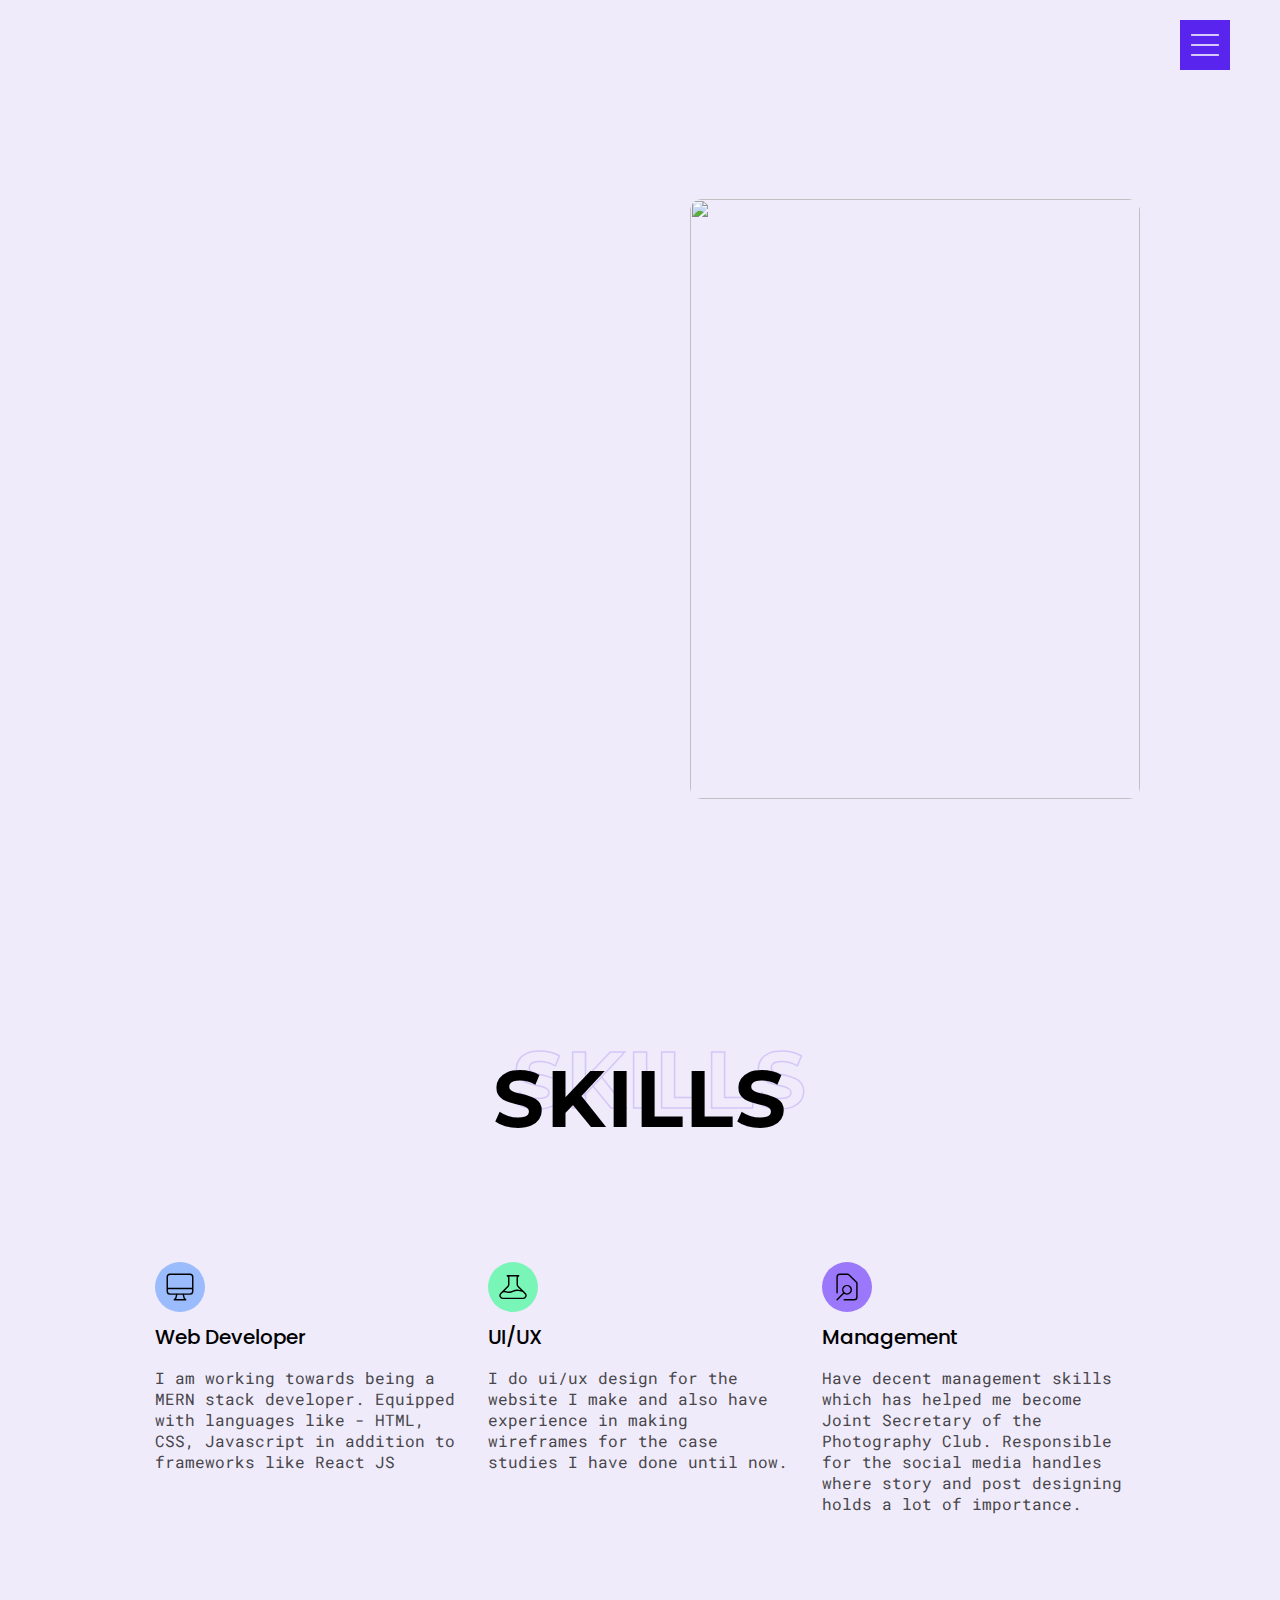
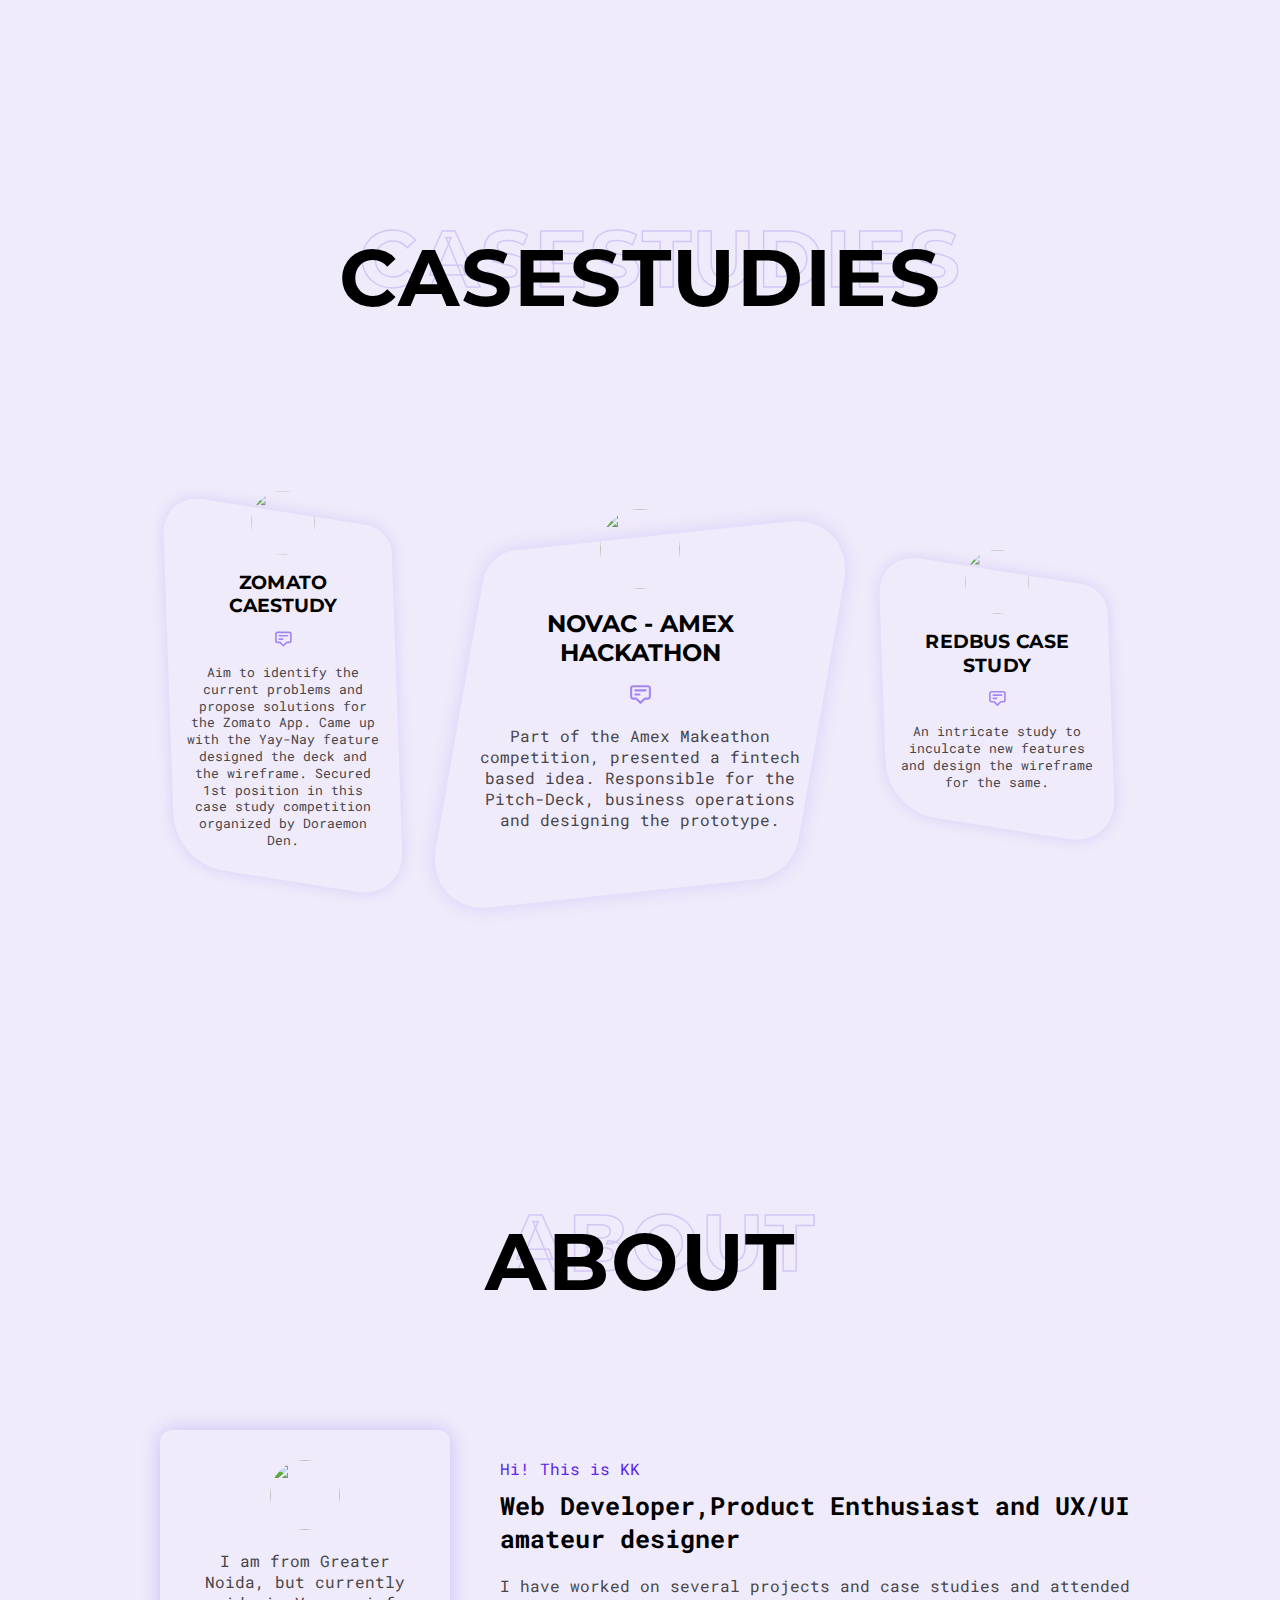
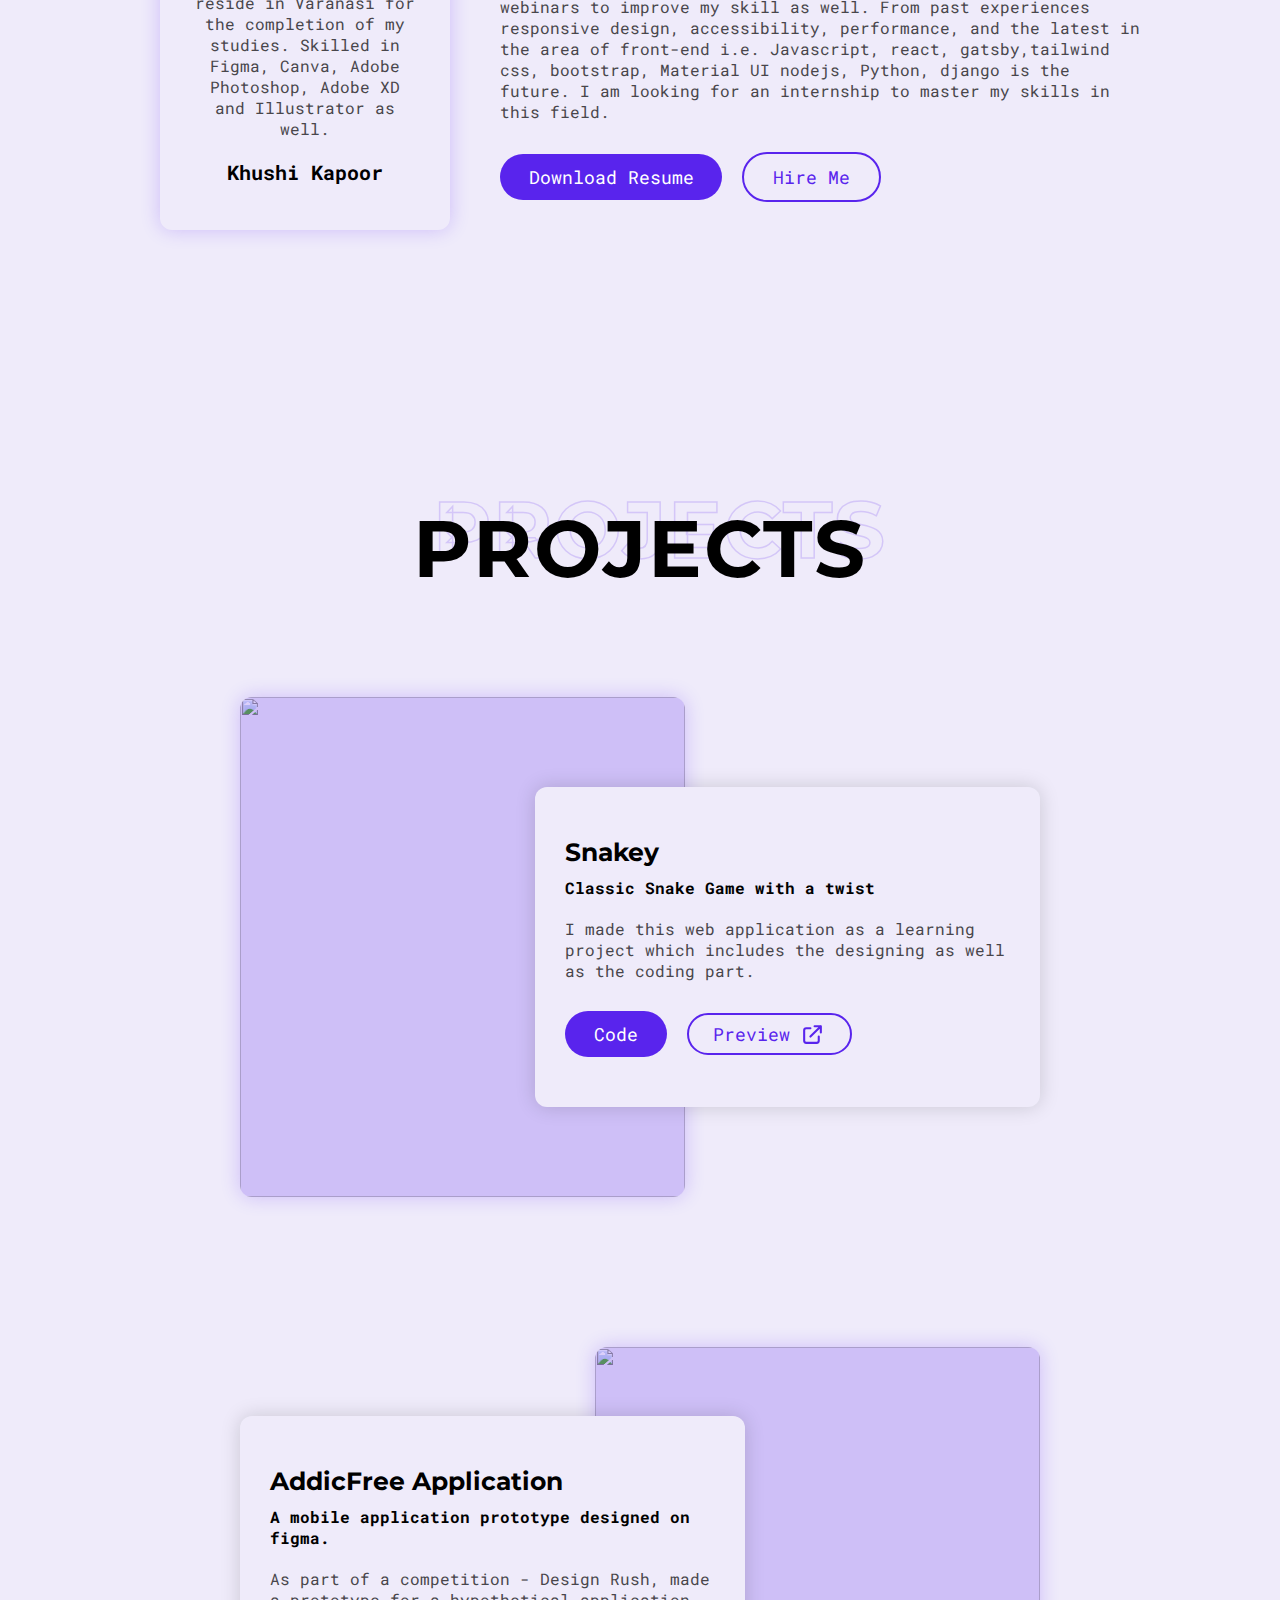
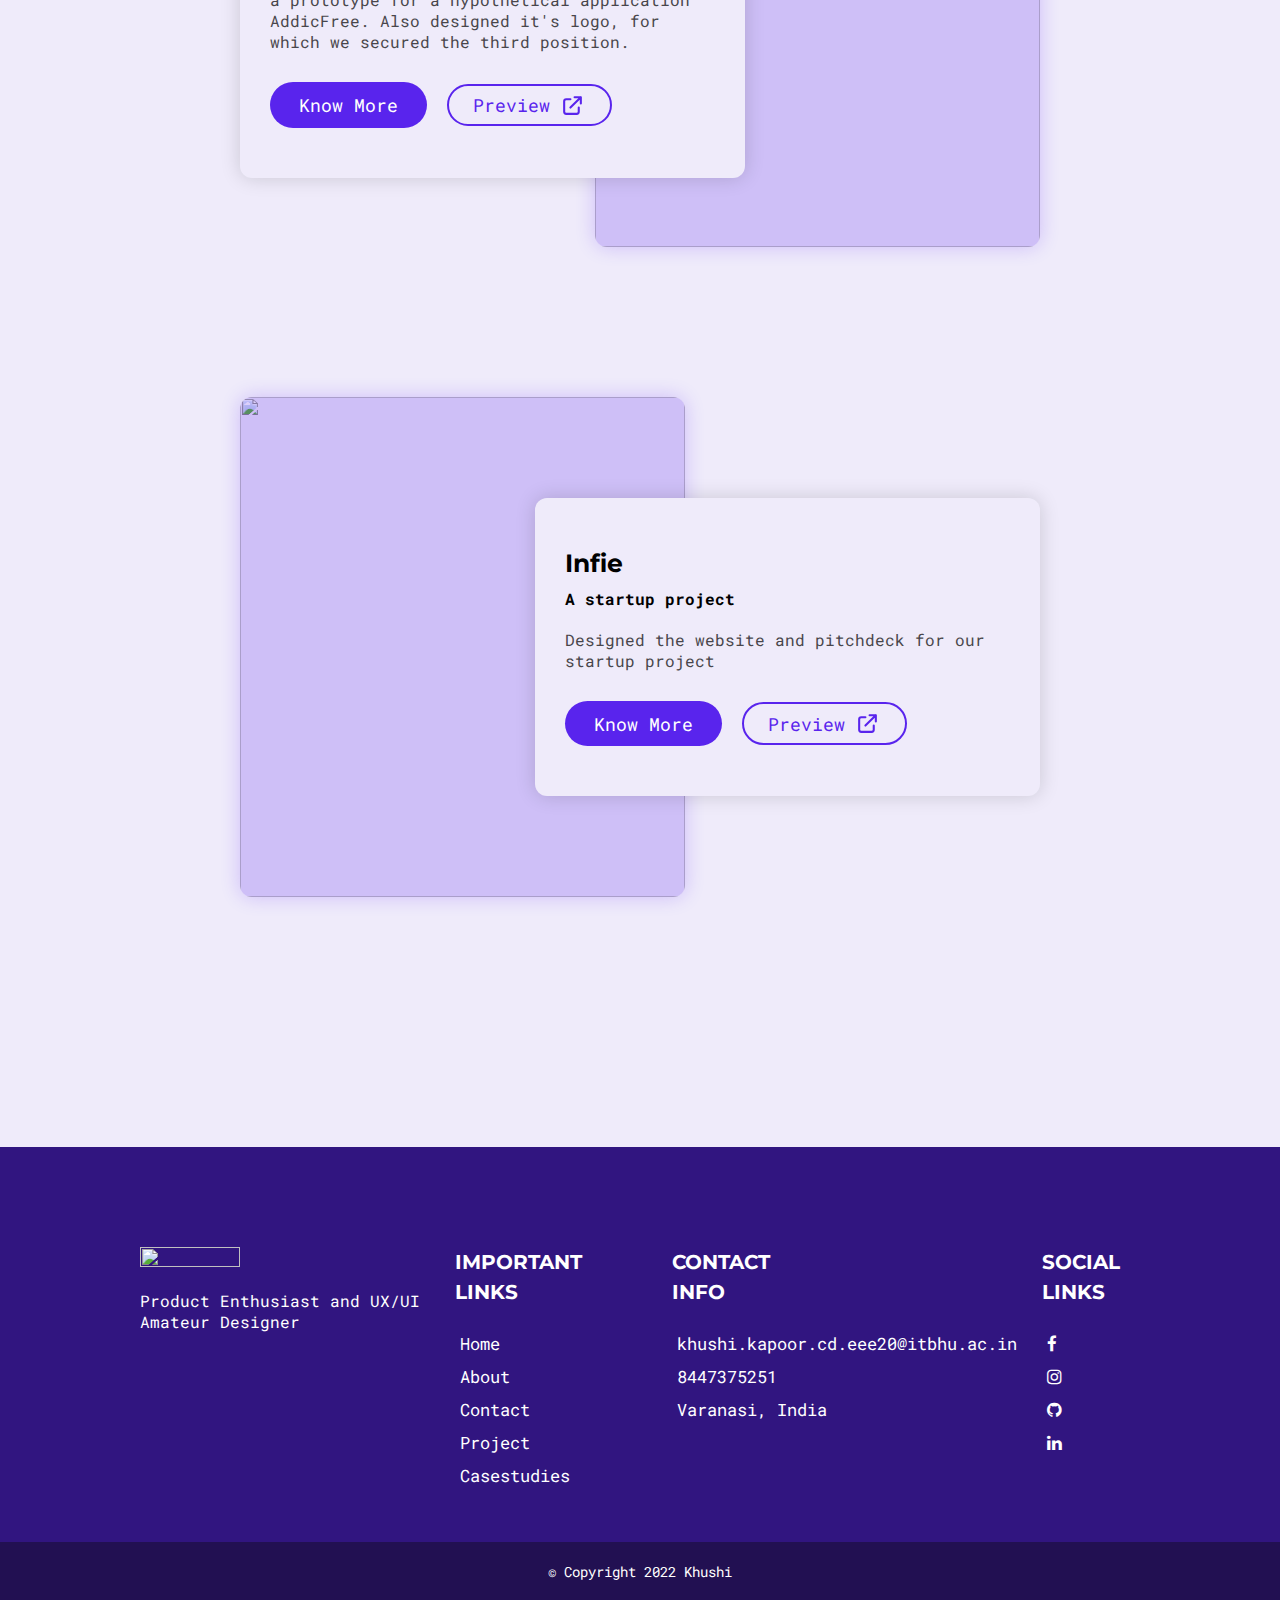
==== index.html @ 8f97ee64 "Add files via upload" ====
<!DOCTYPE html>
<html lang="en">

<head>
  <meta charset="UTF-8">
  <link rel="stylesheet" href="https://cdnjs.cloudflare.com/ajax/libs/font-awesome/4.7.0/css/font-awesome.min.css">
  <meta name="viewport" content="width=device-width, initial-scale=1.0">
  <title>Khushi Portfolio</title>
  <link rel="shortcut icon" href="./image/favicon.png" type="image/x-icon">
  <link rel="stylesheet" href="style.css">
</head>

<body>
  <!-- Scroll Top Button -->
  <div class="scroll-top">
    <svg xmlns="http://www.w3.org/2000/svg" fill="none" viewBox="0 0 24 24" stroke="currentColor">
      <path stroke-linecap="round" stroke-linejoin="round" stroke-width="2" d="M8 7l4-4m0 0l4 4m-4-4v18" />
    </svg>
  </div>
  <!-- Navigation -->
  <section id="navigation">
    <div class="nav-icon">
      <svg xmlns="http://www.w3.org/2000/svg" fill="none" viewBox="0 0 24 24" stroke="currentColor">
        <path stroke-linecap="round" stroke-linejoin="round" stroke-width="1" d="M4 6h16M4 12h16M4 18h16" />
      </svg>
    </div>
  </section>
  <div id="nav-content">
    <div class="close-btn">
      <svg xmlns="http://www.w3.org/2000/svg" fill="none" viewBox="0 0 24 24" stroke="currentColor">
        <path stroke-linecap="round" stroke-linejoin="round" stroke-width="2" d="M6 18L18 6M6 6l12 12" />
      </svg>
    </div>
    <div class="wrapper">
      <h2 class="section-heading">Menu</h2>
      <nav>
        <ul>
          <li><a data-text="Home" href="./index.html#hero">Home</a></li>
          <li><a data-text="About" href="./index.html#about">About</a></li>
          <li><a data-text="Projects" href="./index.html#projects">Projects</a></li>
          <li><a data-text="Testimonial" href="./index.html#testimonial">Casestudies</a></li>
          <li><a data-text="Contact" href="./contact.html">Contact</a></li>
        </ul>
      </nav>
    </div>
  </div>

  <!-- Hero section -->
  <section id="hero">
    <div class="container">
      <div class="left">
        <p class="subheading">Hey there!</p>
        <h2 class="heading">
          <div class="wrapper"><span>I</span></div>
          <div class="wrapper"><span>am</span></div>
          <div class="wrapper"><span>Khushi</span></div>
        </h2>
        <p class="desc">I am a sophomore pursuing Electrical Engineering from Indian Institute of Technology, IIT (BHU) Varanasi. Currently trying to break into the world of Product Management and UX/UI Designing</p>
        <div class="buttons">
          <a href="#projects" class="primary-btn">See My Works</a>
          
        </div>
      </div>
      <div class="right">
        <img src="./image/profile.jpg" alt="">
      </div>
    </div>
  </section>

  <!-- services Section -->
  <section id="services">
    <div class="container">
      <h2 class="section-heading" data-outline="Skills">Skills</h2>
      <div class="all-items">
        <div class="item">
          <div class="icon">
            <svg xmlns="http://www.w3.org/2000/svg" fill="none" viewBox="0 0 24 24" stroke="currentColor">
              <path stroke-linecap="round" stroke-linejoin="round" stroke-width="1"
                d="M9.75 17L9 20l-1 1h8l-1-1-.75-3M3 13h18M5 17h14a2 2 0 002-2V5a2 2 0 00-2-2H5a2 2 0 00-2 2v10a2 2 0 002 2z" />
            </svg>
          </div>
          <h3 class="item-heading">Web Developer</h3>
          <p class="item-desc">I am working towards being a MERN stack developer. Equipped with languages like - HTML, CSS, Javascript in addition to frameworks like React JS </p>
        </div>
        <div class="item">
          <div class="icon">
            <svg xmlns="http://www.w3.org/2000/svg" fill="none" viewBox="0 0 24 24" stroke="currentColor">
              <path stroke-linecap="round" stroke-linejoin="round" stroke-width="1"
                d="M19.428 15.428a2 2 0 00-1.022-.547l-2.387-.477a6 6 0 00-3.86.517l-.318.158a6 6 0 01-3.86.517L6.05 15.21a2 2 0 00-1.806.547M8 4h8l-1 1v5.172a2 2 0 00.586 1.414l5 5c1.26 1.26.367 3.414-1.415 3.414H4.828c-1.782 0-2.674-2.154-1.414-3.414l5-5A2 2 0 009 10.172V5L8 4z" />
            </svg>
          </div>
          <h3 class="item-heading">UI/UX</h3>
          <p class="item-desc">I do ui/ux design for the website I make and also have experience in making wireframes for the case studies I have done until now.</p>
        </div>
        <div class="item">
          <div class="icon">
            <svg xmlns="http://www.w3.org/2000/svg" fill="none" viewBox="0 0 24 24" stroke="currentColor">
              <path stroke-linecap="round" stroke-linejoin="round" stroke-width="1"
                d="M10 21h7a2 2 0 002-2V9.414a1 1 0 00-.293-.707l-5.414-5.414A1 1 0 0012.586 3H7a2 2 0 00-2 2v11m0 5l4.879-4.879m0 0a3 3 0 104.243-4.242 3 3 0 00-4.243 4.242z" />
            </svg>
          </div>
          <h3 class="item-heading">Management</h3>
          <p class="item-desc">Have decent management skills which has helped me become Joint Secretary of the Photography Club. Responsible for the social media handles where story and post designing holds a lot of importance.
          </p>
        </div>
      </div>
    </div>
  </section>

  <!-- Testimonial Section -->
  <section id="testimonial">
    <div class="container">
      <h1 class="section-heading" data-outline="Casestudies">Casestudies</h1>
      <div class="all-items">
        <div class="item">
          <div class="img">
            <img src="https://entrackr.com/storage/2019/02/zomato-1200x600.jpg" alt="">
          </div>
          <h3 class="testimonial-heading">Zomato Caestudy</h3>
          
          <div class="icon">
            <svg xmlns="http://www.w3.org/2000/svg" fill="none" viewBox="0 0 24 24" stroke="currentColor">
              <path stroke-linecap="round" stroke-linejoin="round" stroke-width="2"
                d="M7 8h10M7 12h4m1 8l-4-4H5a2 2 0 01-2-2V6a2 2 0 012-2h14a2 2 0 012 2v8a2 2 0 01-2 2h-3l-4 4z" />
            </svg>
          </div>
          <p class="testimonial-desc">Aim to identify the current problems and propose
            solutions for the Zomato App. Came up with the
            Yay-Nay feature designed the deck and the wireframe. Secured 1st position in this case
            study competition organized by Doraemon Den. </p>
        </div>
        <div class="item">
          <div class="img">
            <img src="https://upload.wikimedia.org/wikipedia/commons/thumb/f/fa/American_Express_logo_%282018%29.svg/1200px-American_Express_logo_%282018%29.svg.png" alt="">
          </div>
          <h3 class="testimonial-heading">Novac - Amex Hackathon</h3>
          
          <div class="icon">
            <svg xmlns="http://www.w3.org/2000/svg" fill="none" viewBox="0 0 24 24" stroke="currentColor">
              <path stroke-linecap="round" stroke-linejoin="round" stroke-width="2"
                d="M7 8h10M7 12h4m1 8l-4-4H5a2 2 0 01-2-2V6a2 2 0 012-2h14a2 2 0 012 2v8a2 2 0 01-2 2h-3l-4 4z" />
            </svg>
          </div>
          <p class="testimonial-desc">Part of the Amex Makeathon competition, presented
            a fintech based idea. Responsible for the Pitch-Deck,
            business operations and designing the prototype.</p>
        </div>
        <div class="item">
          <div class="img">
            <img src="https://i0.wp.com/ebinphilip.com/wp-content/uploads/2019/06/redbus-logo-png-1.png?ssl=1" alt="">
          </div>
          <h3 class="testimonial-heading">RedBus Case Study</h3>
          
          <div class="icon">
            <svg xmlns="http://www.w3.org/2000/svg" fill="none" viewBox="0 0 24 24" stroke="currentColor">
              <path stroke-linecap="round" stroke-linejoin="round" stroke-width="2"
                d="M7 8h10M7 12h4m1 8l-4-4H5a2 2 0 01-2-2V6a2 2 0 012-2h14a2 2 0 012 2v8a2 2 0 01-2 2h-3l-4 4z" />
            </svg>
          </div>
          <p class="testimonial-desc">An intricate study to inculcate new features and
            design the wireframe for the same.
          </p>
        </div>
      </div>
    </div>
  </section>





  <!-- About -->
  <section id="about">
    <div class="container">
      <h2 class="section-heading" data-outline="about">About</h2>
      <div class="wrapper">
        <div class="left">
          <div class="card">
            <div class="img">
              <img src="./image/profile.jpg" alt="">
            </div>
            <p class="card-desc">I am from Greater Noida, but currently reside in Varanasi for the completion of my studies. Skilled in Figma, Canva, Adobe Photoshop, Adobe XD and Illustrator as well.</p>
            <h3 class="card-name">Khushi Kapoor</h3>
            
          </div>
        </div>
        <div class="right">
          <p class="subheading">Hi! This is KK</p>
          <h2 class="slogan">Web Developer,Product Enthusiast and UX/UI amateur designer</h2>
          <p class="right-text">I have worked on several projects and case studies and attended webinars to improve my skill as well.
            From past experiences responsive design, accessibility, performance, and the latest in the area of front-end i.e. Javascript, react,
            gatsby,tailwind css, bootstrap, Material UI nodejs, Python, django is the future. I am looking for an internship to master my skills in this field.
           
          </p>
          <div class="buttons">
            <a href="./resume.pdf" class="primary-btn" download="">Download Resume</a>
            <a href="./contact.html" class="primary-btn outline">Hire Me</a>
          </div>
        </div>
      </div>
    </div>
  </section>

  <!-- projects -->
  <section id="projects">
    <div class="container">
      <h2 class="section-heading" data-outline="Projects">Projects</h2>
      <div class="all-items">
        <div class="item">
          <div class="left">
            <div class="img">
              <img src="./image/project-1.png" alt="">
            </div>
          </div>
          <div class="right">
            <h2 class="project-title">Snakey</h2>
            <h3 class="project-sub-title">Classic Snake Game with a twist</h3>
            <p class="project-desc">I made this web application as a learning project which includes the designing as well as the coding part.</p>
            <div class="buttons">
              <a href="https://github.com/khushi-kapoor/Snakey" class="primary-btn">Code</a>
              <a href="https://snakey-khushi-kapoor.vercel.app/" class="primary-btn outline external-link"> <span>Preview</span>
                <svg xmlns="http://www.w3.org/2000/svg" fill="none" viewBox="0 0 24 24" stroke="currentColor">
                  <path stroke-linecap="round" stroke-linejoin="round" stroke-width="2"
                    d="M10 6H6a2 2 0 00-2 2v10a2 2 0 002 2h10a2 2 0 002-2v-4M14 4h6m0 0v6m0-6L10 14" />
                </svg>
              </a>
            </div>

          </div>
        </div>
        <div class="item">
          <div class="left">
            <div class="img">
              <img src="./image/project-2.png" alt="">
            </div>
          </div>
          <div class="right">
            <h2 class="project-title">AddicFree Application
            </h2>
            <h3 class="project-sub-title">A mobile application prototype designed on figma. 
            </h3>
            <p class="project-desc">As part of a competition - Design Rush, made a prototype for a hypothetical application AddicFree. Also designed it's logo, for which we secured the third position.</p>
            <div class="buttons">
              <a href="https://www.linkedin.com/posts/khushi-kapoor-14118a201_graphica-activity-6843244514614894592-v0IX?utm_source=linkedin_share&utm_medium=member_desktop_web" class="primary-btn">Know More</a>
              <a href="https://www.figma.com/proto/DuRGgHTNG102RCQotpSzBa/Graphica?node-id=120%3A410&scaling=scale-down&page-id=0%3A1&starting-point-node-id=120%3A410" class="primary-btn outline external-link"> <span>Preview</span>
                <svg xmlns="http://www.w3.org/2000/svg" fill="none" viewBox="0 0 24 24" stroke="currentColor">
                  <path stroke-linecap="round" stroke-linejoin="round" stroke-width="2"
                    d="M10 6H6a2 2 0 00-2 2v10a2 2 0 002 2h10a2 2 0 002-2v-4M14 4h6m0 0v6m0-6L10 14" />
                </svg>
              </a>
            </div>
          </div>
        </div>
        <div class="item">
          <div class="left">
            <div class="img">
              <img src="./image/project-3.png" alt="">
            </div>
          </div>
          <div class="right">
            <h2 class="project-title">Infie</h2>
            <h3 class="project-sub-title">A startup project</h3>
            <p class="project-desc">Designed the website and pitchdeck for our startup project</p>
            <div class="buttons">
              <a href="https://www.canva.com/design/DAE7VWXxdtA/uqg4tBQb9fzAQuBMWDYzoQ/view?utm_content=DAE7VWXxdtA&utm_campaign=designshare&utm_medium=link&utm_source=publishpresent" class="primary-btn">Know More</a>
              <a href="https://www.figma.com/file/kbO9YnSSBtLUTp1dHeIQOI/Infie?node-id=0%3A1" class="primary-btn outline external-link"> <span>Preview</span>
                <svg xmlns="http://www.w3.org/2000/svg" fill="none" viewBox="0 0 24 24" stroke="currentColor">
                  <path stroke-linecap="round" stroke-linejoin="round" stroke-width="2"
                    d="M10 6H6a2 2 0 00-2 2v10a2 2 0 002 2h10a2 2 0 002-2v-4M14 4h6m0 0v6m0-6L10 14" />
                </svg>
              </a>
            </div>
          </div>
        </div>
      </div>
    </div>
  </section>

  <!-- Footer Section -->
  <section id="footer">
    <div class="container">
      <footer>
        <div class="col-1">
          <div class="logo"><a href="#">
              <img src="./image/logo.png" alt="">
            </a></div>
          <p>Product Enthusiast and UX/UI Amateur Designer </p>
        </div>
        <div class="col-2">
          <h2 class="column-heading">Important<br>Links</h2>
          <ul>
            <li><a href="./index.html#home">Home</a></li>
            <li><a href="./index.html#about">About</a></li>
            <li><a href="./contact.html">Contact</a></li>
            <li><a href="./index.html#Project">Project</a></li>
            <li><a href="./index.html#testimonial">Casestudies</a></li>
          </ul>
        </div>
        <div class="col-3">
          <h2 class="column-heading">Contact<br>Info</h2>
          <ul>
            <li><a href="khushi.kapoor.cd.eee20@iitbhu.ac.in">khushi.kapoor.cd.eee20@itbhu.ac.in</a></li>
            <li><a href="#">8447375251</a></li>
            <li><a href="#">Varanasi, India</a></li>
          </ul>
        </div>
        <div class="col-4">
          <h2 class="column-heading">Social<br>Links</h2>
          <ul>
            <li><a href="https://m.facebook.com/profile.php"><i class="fa fa-facebook"></i></a></li>
            <li><a href="https://www.instagram.com/_tas.v.eer_/"><i class="fa fa-instagram"></i></a></li>
            <li><a href="https://github.com/khushi-kapoor"><i class="fa fa-github"></i></a></li>
            <li><a href="https://www.linkedin.com/in/khushi-kapoor-14118a201/"><i class="fa fa-linkedin"></i></a></li>
          </ul>
        </div>
      </footer>
    </div>
  </section>
  <section id="copyright">
    <div class="container">
      <p style="text-align: center ;">&copy; Copyright 2022 Khushi</p>
    </div>
  </section>

  <script src="app.js"></script>
</body>

</html>
---- style.css ----
@import url('https://fonts.googleapis.com/css2?family=Montserrat:wght@700;900&family=Roboto+Mono:wght@300;500&family=Poppins:wght@600&display=swap');

/* variables */
:root {
	--primary-color: #5924ed;
	--secondary-black: #0d081a;
	--secondary-gray: #48464b;
	--body-bg: #efebfa;
}

/* global styles */
* {
	padding: 0;
	margin: 0;
	box-sizing: border-box;
}
html {
	font-family: 'Roboto Mono';
	font-size: 10px;
	scroll-behavior: smooth;
}
body {
	background-color: var(--body-bg);
}
img {
	width: 100%;
	height: 100%;
}
a {
	color: black;
	text-decoration: none;
}

section {
	display: flex;
	align-items: center;
	justify-content: center;
}
.container {
	width: 90%;
	margin: 0 auto;
	max-width: 1000px;
}
p {
	font-size: 1.6rem;
	color: var(--secondary-black);
}
.section-heading {
	font-size: clamp(2rem, 10vw, 8rem);
	text-transform: uppercase;
	font-family: 'Montserrat';
	letter-spacing: 0.2rem;
	text-align: center;
	position: relative;
	margin-bottom: 10rem;
}
.section-heading::before {
	content: attr(data-outline);
	position: absolute;
	left: 2%;
	top: -20%;
	width: 100%;

	text-align: center;
	text-transform: uppercase;
	font-family: 'Montserrat';
	letter-spacing: 0.2rem;

	color: transparent;
	/* -webkit-text-stroke: 1.5px rgba(0, 0, 0, 0.103); */
	-webkit-text-stroke: 1.5px #5a24ed2f;
	z-index: -1;
}
.buttons {
	margin-top: 3rem;
	display: flex;
	align-items: center;
	justify-content: flex-start;
	gap: 2rem;
}
.primary-btn {
	display: inline-block;
	background-color: var(--primary-color);
	color: white;
	font-size: 1.8rem;
	padding: 0.6em 1.6em;
	border-radius: 50px;
}
.buttons .primary-btn.outline {
	background-color: transparent;
	border: 2px solid var(--primary-color);
	color: var(--primary-color);
}
.buttons svg {
	width: 50px;
	color: var(--primary-color);
}

/* scroll Top/Up Button */
.scroll-top {
	z-index: 100;
	height: 60px;
	width: 60px;
	background-color: white;
	position: fixed;
	bottom: 10px;
	right: 10px;
	cursor: pointer;
	border-radius: 6px;
	box-shadow: 0px 0px 20px rgba(71, 40, 182, 0.226);
	/* hover effect default */
	transform: scale(0.9);
	transition: 0.3s ease-in-out transform;
	/* for centering the icon */
	/* display: flex; */
	display: none;
	align-items: center;
	justify-content: center;
}
.scroll-top svg {
	width: 50%;
	color: black;
	pointer-events: none;
}

.scroll-top:hover {
	transform: scale(1);
}

/* Navigation Section */
#navigation {
	position: fixed;
	right: 50px;
	height: auto;
	top: 20px;
	z-index: 100;
}
#navigation .nav-icon {
	width: 50px;
	height: 50px;
	margin: 0 auto;
	margin-right: 0;
	cursor: pointer;
	background-color: var(--primary-color);
	display: flex;
	align-items: center;
	justify-content: center;
}
#navigation .nav-icon svg {
	width: 80%;
	color: white;
}
#nav-content {
	position: fixed;
	right: 0;
	width: 80%;
	max-width: 800px;
	height: 100%;
	z-index: 100;
	background-color: var(--secondary-black);
	color: white;
	display: flex;
	align-items: center;
	justify-content: center;
	overflow: hidden;
	transform: translateX(100%);
	transition: 0.3s ease transform;
}
#nav-content.show {
	transform: translateX(0);
	box-shadow: -6px 0px 29px 7px #000000a3;
}
#nav-content .section-heading {
	text-align: left;
}
#nav-content .section-heading::before {
	content: 'Menu';
	text-align: left;
	-webkit-text-stroke: 1.5px #afadad25;
}
#nav-content .wrapper {
	width: 70%;
	position: relative;
}
#nav-content ul {
	list-style: none;
	text-align: left;
}
#nav-content ul li {
	margin-bottom: 2rem;
}
#nav-content ul li a {
	display: inline-block;
	width: 100%;
	color: white;
	font-size: 5rem;
	font-family: 'Montserrat';
	/* position: relative; */
}
#nav-content ul li a::after {
	content: attr(data-text);
	pointer-events: none;
	position: absolute;
	right: -150px;
	bottom: 30%;
	width: 100%;
	color: transparent;
	-webkit-text-stroke: 1.5px #afadad25;
	opacity: 0;
	transition: 0.3s ease;
	transition-property: opacity, transform;
	z-index: -1;
	text-align: center;
	transform: rotate(90deg) scale(3);
}
#nav-content ul li a:hover::after {
	opacity: 1;
	transform: scale(3) translateY(10px) rotate(90deg);
}
#nav-content .close-btn {
	position: absolute;
	left: 10px;
	top: 10px;
	color: white;
	width: 40px;
	height: 40px;
	background-color: var(--primary-color);
	display: flex;
	align-items: center;
	justify-content: center;
	border-radius: 50%;
	cursor: pointer;
	transition: 0.3s ease background-color;
}
#nav-content .close-btn:hover {
	background-color: crimson;
}
#nav-content .close-btn svg {
	width: 80%;
}
@media only screen and (max-width: 768px) {
	#navigation {
		right: 10px;
		top: 10px;
	}
	#nav-content nav ul li a::after {
		display: none;
	}
	#nav-content .section-heading {
		text-align: right;
		margin-bottom: 5rem;
	}
	#nav-content .section-heading::before {
		text-align: right;
	}
	#nav-content nav ul {
		text-align: right;
	}
	#nav-content nav ul li a {
		font-size: 2.5rem;
	}
	#nav-content .wrapper {
		width: 90%;
	}
}

/* Hero section Styles */
#hero {
	height: 100vh;
	width: 100%;
	padding-top: 10rem;
}
#hero .container {
	display: flex;
	align-items: center;
	justify-content: center;
}
#hero .container .left {
	flex: 6;
	/* padding-right: 3rem; */
}
#hero .container .right {
	flex: 8;
}

#hero .left .subheading {
	font-size: 1.8rem;
	font-weight: 500;
	text-transform: uppercase;
	color: var(--primary-color);
	animation: fade 0.3s ease-in forwards;
	animation-delay: 1.1s;
	opacity: 0;
}
#hero .left .heading {
	font-size: 6rem;
	font-family: 'Montserrat';
	font-weight: 900;
	/* max-width: 400px; */
	overflow: hidden;
}
#hero .left .heading .wrapper {
	/* position: relative; */
	display: inline-block;
	overflow: hidden;
	/* border: 1px solid red; */
}
#hero .left .heading .wrapper span {
	position: relative;
	bottom: -70px;
	animation: reveal 1s ease-in-out forwards;
}
@keyframes reveal {
	0% {
		bottom: -70px;
	}
	100% {
		bottom: 0px;
	}
}
@keyframes fade {
	0% {
		opacity: 0;
	}
	100% {
		opacity: 1;
	}
}
#hero .left .desc {
	margin-top: 2.5rem;
	max-width: 400px;
	animation: fade 0.3s ease-in forwards;
	animation-delay: 1.1s;
	opacity: 0;
}
#hero .left .buttons {
	animation: fade 0.3s ease-in forwards;
	animation-delay: 1.1s;
	opacity: 0;
}

#hero .right {
	text-align: right;
}
#hero .right img {
	width: 100%;
	max-width: 450px;
	height: 600px;
	object-fit: cover;
	object-position: 50% 30%;
	border-radius: 12px;
}

@media only screen and (max-width: 768px) {
	html {
		font-size: 9px;
	}
	#hero .container {
		flex-direction: column-reverse;
	}
	#hero .container .right {
		text-align: center;
		flex: 1;
		margin-bottom: 2rem;
	}
	#hero .container .left {
		text-align: center;
		padding-right: 0;
		flex: 1;
		height: fit-content;
	}
	#hero .left .buttons {
		justify-content: center;
	}
	#hero .left .heading {
		font-size: 4rem;
		margin: 0 auto;
	}
	#hero .container .left .desc {
		margin: 0 auto;
		margin-top: 2rem;
	}
	#hero .right img {
		width: 100%;
		height: 400px;
	}
}
@media only screen and (max-width: 950px) {
	#hero .container .right {
		flex: 6;
	}
}

/* Services Section */
#services {
	padding: 15rem 0;
}

#services .all-items {
	display: flex;
	align-items: flex-start;
	justify-content: center;
}
#services .item {
	padding: 1.5rem;
	transition: 0.3s ease-in-out background-color;
	border-radius: 12px;
	flex: 1;
}
#services .item:nth-child(1):hover {
	background-color: rgb(8 69 241 / 35%);
}
#services .item:nth-child(2):hover {
	background-color: rgba(0, 255, 115, 0.151);
}
#services .item:nth-child(3):hover {
	background-color: #cbbef093;
}
#services .item .icon {
	width: 50px;
	height: 50px;
	padding: 0.8rem;
	background-color: rgba(255, 0, 0, 0.24);
	border-radius: 50%;
	margin-bottom: 1rem;
}
#services .item-heading {
	font-weight: 500;
	font-size: 2rem;
	/* text-transform: uppercase; */
	margin-bottom: 1.5rem;
	font-family: 'Poppins';
}
#services .item-desc {
	color: var(--secondary-gray);
}
#services .item:nth-child(1) .icon {
	background-color: rgb(7 106 255 / 37%);
}
#services .item:nth-child(2) .icon {
	background-color: rgba(0, 255, 115, 0.493);
}
#services .item:nth-child(3) .icon {
	background-color: #4705fc80;
}
@media only screen and (max-width: 768px) {
	#services .all-items {
		flex-direction: column;
		text-align: center;
	}
	#services .item .icon {
		margin: 0 auto;
		margin-bottom: 1rem;
	}
	#services .item {
		margin: 2rem 0;
	}
	#services .item:nth-child(1) {
		background-color: rgb(8 69 241 / 35%);
	}
	#services .item:nth-child(2) {
		background-color: rgba(0, 255, 115, 0.151);
	}
	#services .item:nth-child(3) {
		background-color: #cbbef093;
	}
}

/* testimonial section */
#testimonial {
	padding: 15rem 0;
	overflow-x: hidden;
}
#testimonial .all-items {
	display: flex;
	align-items: center;
	justify-content: center;
	gap: 3rem;
}
#testimonial .item {
	text-align: center;
	position: relative;
	padding: 20px;
}
#testimonial .item:nth-of-type(1),
#testimonial .item:nth-of-type(3) {
	flex: 3;
	transform: scale(0.8);
}
#testimonial .item:nth-of-type(2) {
	flex: 4;
}

#testimonial .item::after {
	content: '';
	position: absolute;
	height: 120%;
	width: 100%;
	/* border: 1px solid var(--primary-color); */
	left: 0;
	top: 45px;
	z-index: -1;

	/* border-radius: 20px 50px 100px 50px; */
	box-shadow: 0px 0px 20px 0px #4705fc1f;
}
#testimonial .item:nth-of-type(2)::after {
	transform: skew(350deg, 354deg);
	border-radius: 26px 67px 35px 67px;
	height: 100%;
}
#testimonial .item:nth-of-type(1)::after,
#testimonial .item:nth-of-type(3)::after {
	transform: skew(2deg, 9deg);
	height: 95%;
	border-radius: 52px 30px 59px 60px;
}

#testimonial .img {
	width: 80px;
	height: 80px;
	border-radius: 50%;
	overflow: hidden;
	margin: 0 auto;
	margin-bottom: 2rem;
}
#testimonial .img img {
	object-fit: cover;
}
#testimonial .testimonial-heading {
	font-size: 2.4rem;
	text-transform: uppercase;
	font-family: 'Montserrat';
	margin-bottom: 0.5rem;
}
#testimonial .testimonial-sub-heading {
	font-size: 1.6rem;
	margin-bottom: 1rem;
	color: var(--secondary-gray);
}
#testimonial .icon {
	max-width: 25px;
	margin: 1.5rem auto;
	opacity: 0.5;
	color: var(--primary-color);
}
#testimonial .testimonial-desc {
	color: var(--secondary-gray);
}
@media only screen and (max-width: 950px) {
	#testimonial .all-items {
		flex-direction: column;
		max-width: 400px;
		margin: 0rem auto;
		gap: 50px;
	}
}

/* Stats Section Style*/
#stats {
	padding: 20rem 0 10rem 0;
}

#stats .all-items {
	display: flex;
	align-items: stretch;
	justify-content: center;
}
#stats .all-items .item {
	padding: 2rem;
}
#stats .number {
	font-family: 'Poppins';
	font-size: 8rem;
}
#stats .stats-sub-heading {
	font-size: 2rem;
	margin-bottom: 2rem;
}

#stats .all-items .item:nth-child(1) {
	background-color: rgba(255, 238, 0, 0.322);
}
#stats .all-items .item:nth-child(2) {
	background-color: rgba(0, 255, 115, 0.329);
}
#stats .all-items .item:nth-child(3) {
	background-color: #4705fc50;
}
@media only screen and (max-width: 768px) {
	#stats .all-items {
		flex-direction: column;
	}
}

/* About section  */
#about {
	padding: 15rem 0;
}
#about .wrapper {
	display: flex;
	align-items: center;
	justify-content: center;
	gap: 30px;
}
#about .left {
	padding: 2rem;
	text-align: center;
}
#about .left .card {
	box-shadow: 0px 0px 20px #4705fc33;
	padding: 3rem;
	border-radius: 12px;
	min-height: 400px;
}
#about .left .card .img {
	width: 70px;
	height: 70px;
	margin: 0 auto;
	border-radius: 50%;
	overflow: hidden;
	margin-bottom: 2rem;
}
#about .left .card .img img {
	object-fit: cover;
}
#about .left .card .card-desc {
	color: var(--secondary-gray);
	margin-bottom: 2rem;
}
#about .left .card .card-name {
	font-size: 2rem;
	margin-bottom: 0.2rem;
}
#about .left .card .card-sub-title {
	font-size: 1.4rem;
}
#about .subheading {
	color: var(--primary-color);
	margin-bottom: 1rem;
}
#about .right .slogan {
	font-size: 2.5rem;
	margin-bottom: 2rem;
}
#about .right .right-text {
	color: var(--secondary-gray);
}
@media only screen and (max-width: 768px) {
	#about .wrapper {
		flex-direction: column-reverse;
		text-align: center;
	}
	#about .right .buttons {
		flex-direction: column;
	}
	#about .right .buttons a {
		width: 100%;
		text-align: center;
	}
}

/* Projects Section */
#projects {
	padding: 10rem 0;
}
#projects .item {
	display: flex;
	align-items: center;
	justify-content: center;
	max-width: 800px;
	margin: 0 auto;
	margin-bottom: 15rem;
	/* gap: 2rem; */
}
#projects .item:nth-of-type(even) {
	flex-direction: row-reverse;
}
#projects .item .left {
	flex: 1;
}
#projects .item .right {
	margin-left: -150px;
	flex: 1;
	background-color: var(--body-bg);
	padding: 5rem 3rem;
	border-radius: 12px;
	box-shadow: 0px 0px 20px #00000028;
	z-index: 2;
}
#projects .item:nth-of-type(even) .right {
	margin-left: 0;
}
#projects .item:nth-of-type(even) .left {
	margin-left: -150px;
}
#projects .item .left .img {
	height: 500px;
	overflow: hidden;
	border-radius: 12px;
	overflow: hidden;
	box-shadow: 0px 0px 20px #4705fc33;
	position: relative;
}
#projects .item .left .img::after {
	content: '';
	position: absolute;
	left: 0;
	top: 0;
	height: 100%;
	width: 100%;
	background-color: #5a24ed38;
}
#projects .item .left .img img {
	object-fit: cover;
	transition: 0.3s ease transform;
}
#projects .item:hover .left .img img {
	transform: scale(1.1);
	z-index: 1;
}
#projects .item .right .project-title {
	font-size: 2.5rem;
	font-family: 'Montserrat';
	margin-bottom: 1rem;
}
#projects .item .right .project-sub-title {
	font-size: 1.6rem;
	margin-bottom: 2rem;
}
#projects .item .right .project-desc {
	color: var(--secondary-gray);
	margin-bottom: 3rem;
}
#projects .item .right .external-link {
	display: flex;
	align-items: center;
	justify-content: center;
	gap: 1rem;
	padding: calc(0.6em - 4px) calc(1.6em - 4px);
}
#projects .item .right .external-link svg {
	width: 25px;
}

@media only screen and (max-width: 768px) {
	#projects .item {
		flex-direction: column;
	}
	#projects .item .left {
		width: 100%;
	}
	#projects .item .right {
		margin-left: 0;
		width: 90%;
		margin-top: -150px;
	}
	#projects .item:nth-of-type(even) {
		flex-direction: column;
	}
	#projects .item:nth-of-type(even) .left {
		margin-left: 0;
	}
}
@media only screen and (max-width: 450px) {
	#projects .item .right .buttons {
		flex-direction: column;
	}
	#projects .item .right .buttons a {
		width: 100%;
		text-align: center;
	}
}

/* Contact Section */
#contact {
	padding: 10rem 0;
}
#contact .wrapper {
	display: flex;
	align-items: flex-start;
	justify-content: center;
	gap: 5rem;
}
#contact .wrapper .left {
	flex: 1;
}
#contact .wrapper .right {
	flex: 1;
}
#contact .left .contact-heading {
	font-family: 'Montserrat';
	font-size: 3rem;
	margin-bottom: 1rem;
}
#contact .left .contact-desc {
	color: var(--secondary-gray);
	margin-bottom: 4rem;
}
#contact .left .contact-info {
	margin-bottom: 5rem;
}
#contact .left .contact-info ul {
	list-style: none;
}
#contact .left .contact-info ul li {
	border-radius: 12px;
	overflow: hidden;
}
#contact .left .contact-info ul li a {
	display: flex;
	align-items: center;
	justify-content: flex-start;
	gap: 1rem;
	font-size: 2rem;
	padding: 1.5rem;
}

#contact .left .contact-info ul li:hover {
	background-color: var(--primary-color);
}
#contact .left .contact-info ul li:hover .icon {
	color: white;
}
#contact .left .contact-info ul li:hover .text {
	color: white;
}
#contact .left .contact-info ul li a .icon {
	width: 25px;
	color: var(--primary-color);
}
#contact .left .contact-info ul li a .text {
	color: var(--secondary-gray);
}
#contact .left .social-info ul {
	display: flex;
	list-style: none;
	font-size: 2rem;
	gap: 2rem;
}
#contact .left .social-info ul li a {
	color: var(--primary-color);
}
#contact .right .form-wrapper {
	background-color: var(--primary-color);
	max-width: 500px;
	margin: 0 auto;
	padding: 5rem;
	border-radius: 12px;
	color: white;
}
#contact .right .form-group {
	margin-bottom: 1rem;
}
#contact .right .form-group label {
	margin-bottom: 0.5rem;
	display: inline-block;
	font-size: 1.8rem;
}
#contact .right .form-group .input-wrapper {
	background-color: white;
	color: black;
	width: 100%;
	display: flex;
	align-items: center;
	justify-content: flex-start;
	height: 40px;
	border-radius: 4px;
	overflow: hidden;
}
#contact .right .form-group .input-wrapper .icon {
	font-size: 2rem;
	height: 100%;
	width: 50px;
	background-color: rgb(218, 218, 218);
	display: flex;
	align-items: center;
	justify-content: center;
}
#contact .right .form-group .input-wrapper input {
	padding: 1rem;
	height: 100%;
	width: 100%;
	outline: none;
	border: none;
	font-size: 2rem;
}
#contact .right .form-group textarea {
	width: 100%;
	height: 250px;
	resize: vertical;
	font-size: 2rem;
	padding: 1rem;
	outline: none;
	border-radius: 4px;
}
#contact .right .form-wrapper button {
	display: inline-block;
	width: 150px;
	font-size: 2rem;
	text-transform: uppercase;
	height: auto;
	padding: 1rem 0;
	font-family: 'Roboto Mono';
	letter-spacing: 0.3rem;
	border-radius: 8px;
	outline: none;
	border: none;
	cursor: pointer;
}
@media only screen and (max-width: 768px) {
	#contact .wrapper {
		flex-direction: column-reverse;
		justify-content: center;
		align-items: center;
	}
	#contact .right {
		width: 100%;
	}
	#contact .right .form-wrapper {
		padding: 3rem;
		width: 100%;
		max-width: 100%;
	}
}

/* Footer Section */
#footer {
	background-color: #311580;
	color: white;
	padding: 10rem 0 5rem 0;
}
#footer footer {
	display: flex;
	align-items: flex-start;
	justify-content: flex-start;
	gap: 2rem;
}
#footer footer .col-1 {
	flex: 3;
}
#footer footer .col-2,
#footer footer .col-3,
#footer footer .col-4 {
	flex: 2;
}
#footer footer .col-4 {
	flex: 1;
}

#footer footer .col-1 .logo img {
	max-width: 100px;
	margin-bottom: 2rem;
}
#footer footer .col-1 p {
	color: white;
}

#footer footer .column-heading {
	font-family: 'Montserrat';
	font-size: 2rem;
	margin-bottom: 2rem;
	text-transform: uppercase;
	line-height: 1.5em;
}
#footer footer ul {
	list-style: none;
}
#footer footer ul li {
	border-radius: 4px;
}
#footer footer ul li:hover {
	background-color: white;
}
#footer footer ul li:hover a {
	color: var(--primary-color);
}
#footer footer ul li a {
	display: inline-block;
	width: 100%;
	color: white;
	font-size: 1.7rem;
	padding: 0.5rem;
}
#footer footer .col-4 ul {
	display: flex;
	flex-wrap: wrap;
}
#footer footer .col-4 ul li a {
	min-width: 50px;
}
@media only screen and (max-width: 768px) {
	#footer footer {
		flex-direction: column;
		justify-content: center;
		text-align: center;
	}
	#footer footer .col-1,
	#footer footer .col-2,
	#footer footer .col-3,
	#footer footer .col-4 {
		width: 100%;
		margin-bottom: 3rem;
	}
	#footer footer .col-4 ul {
		width: fit-content;
		margin: 0 auto;
	}
}

/* copyright Section */
#copyright {
	padding: 1rem 0;
	background-color: #221052;
}
#copyright p {
	color: white;
	margin: 1rem;
	font-size: 1.4rem;
}
@media only screen and (max-width: 768px) {
	#copyright p {
		text-align: center;
	}
}
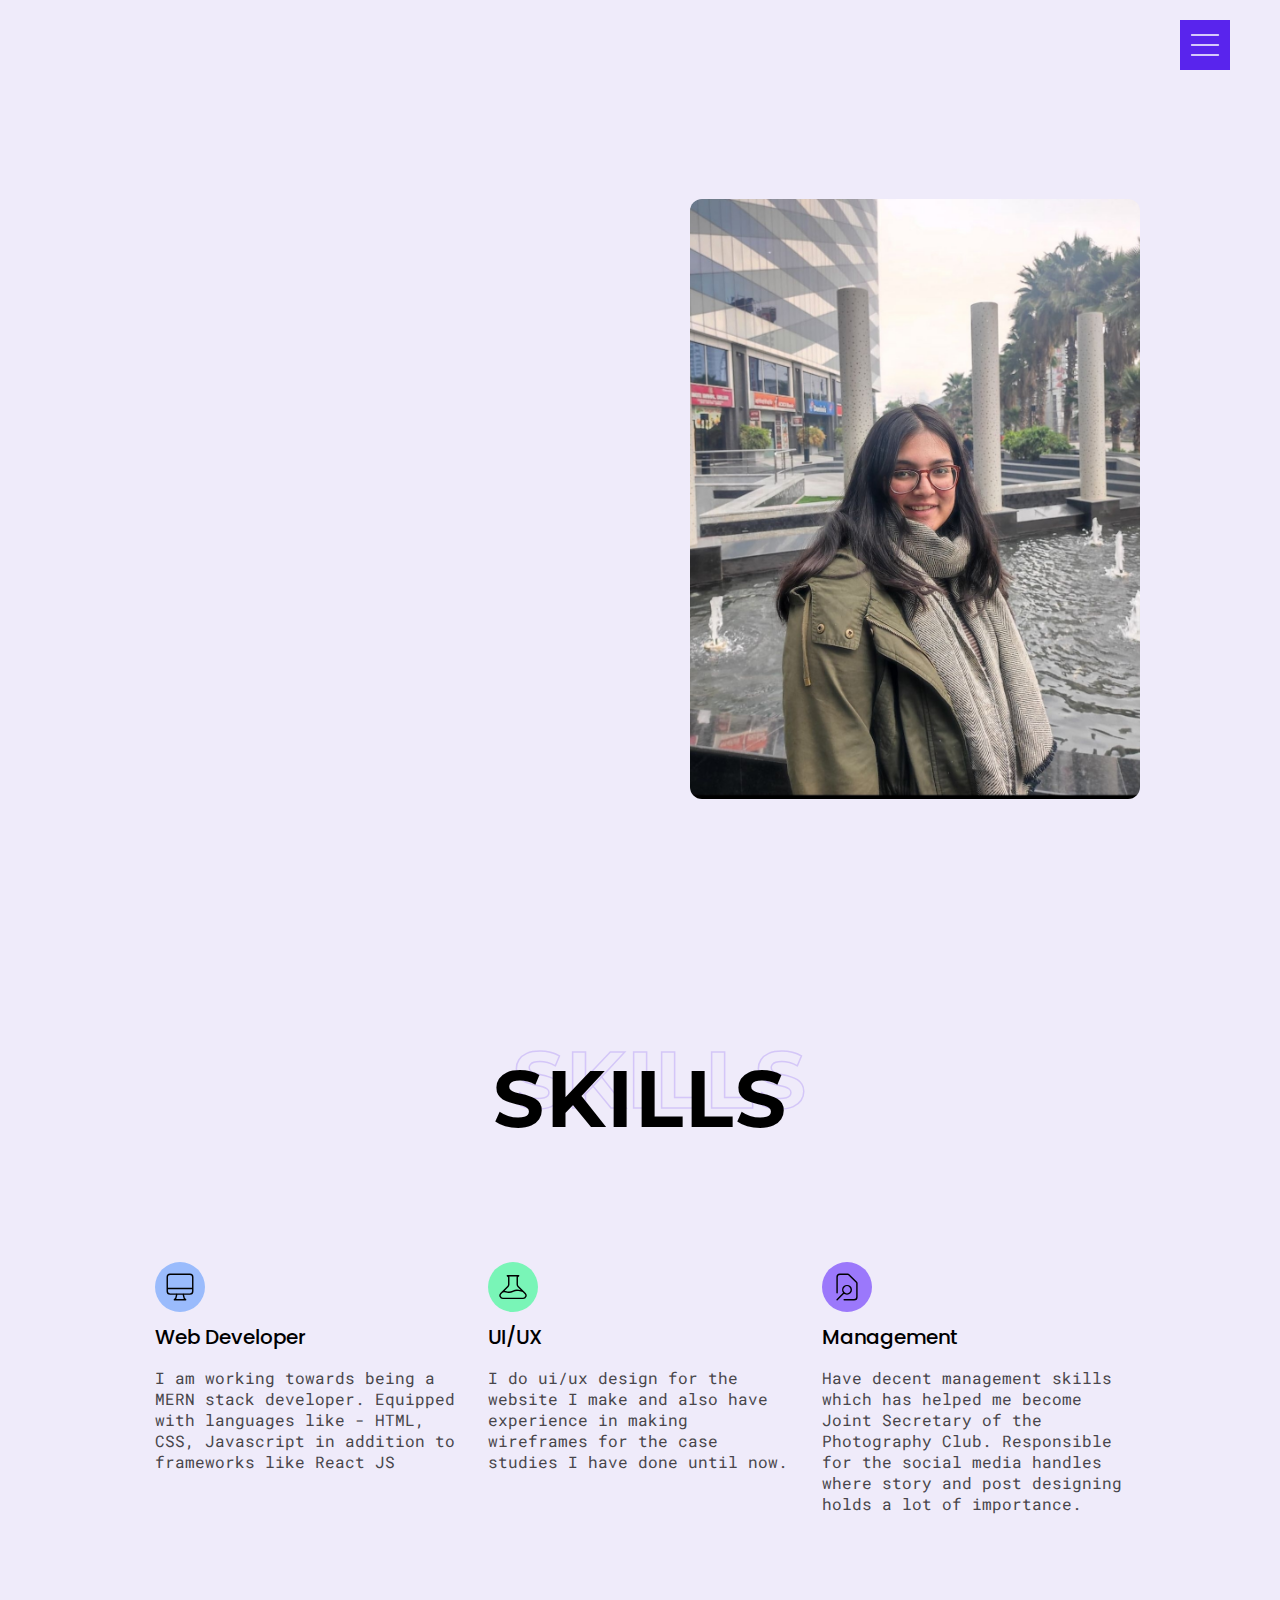
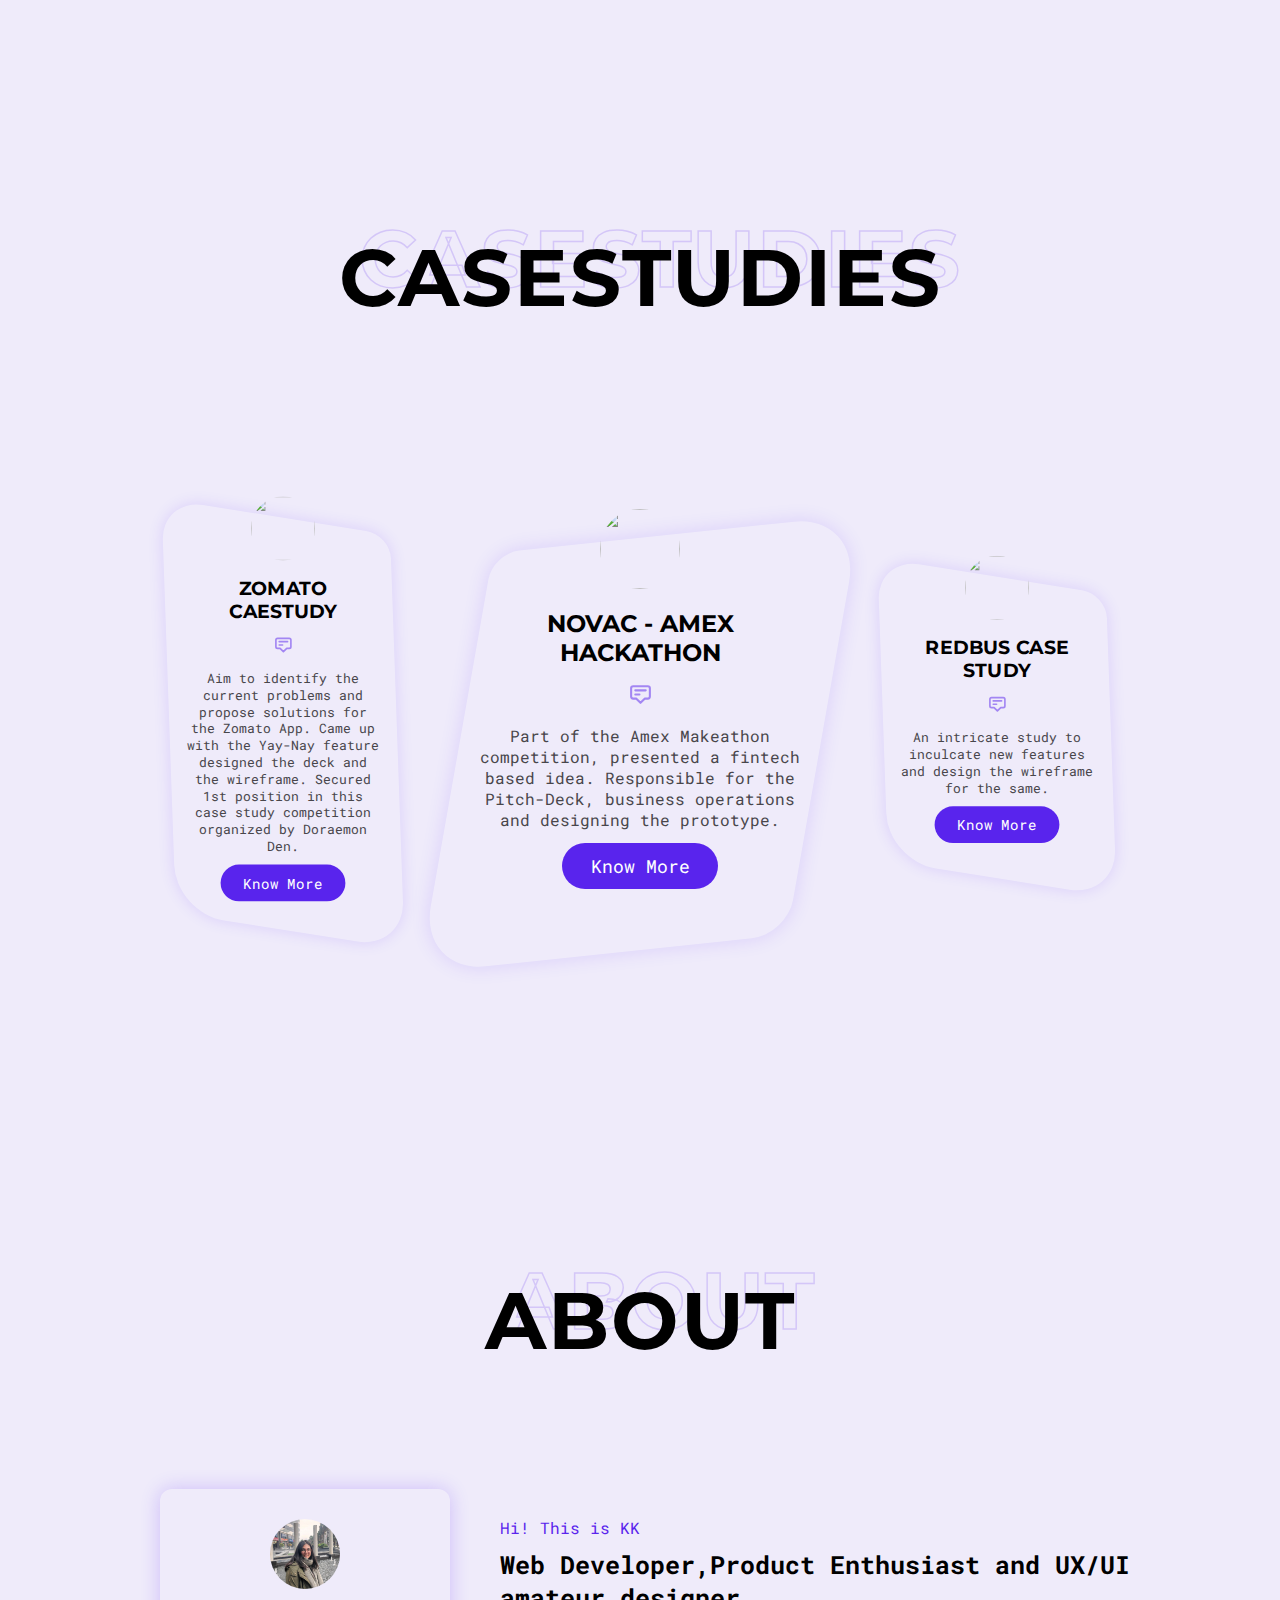
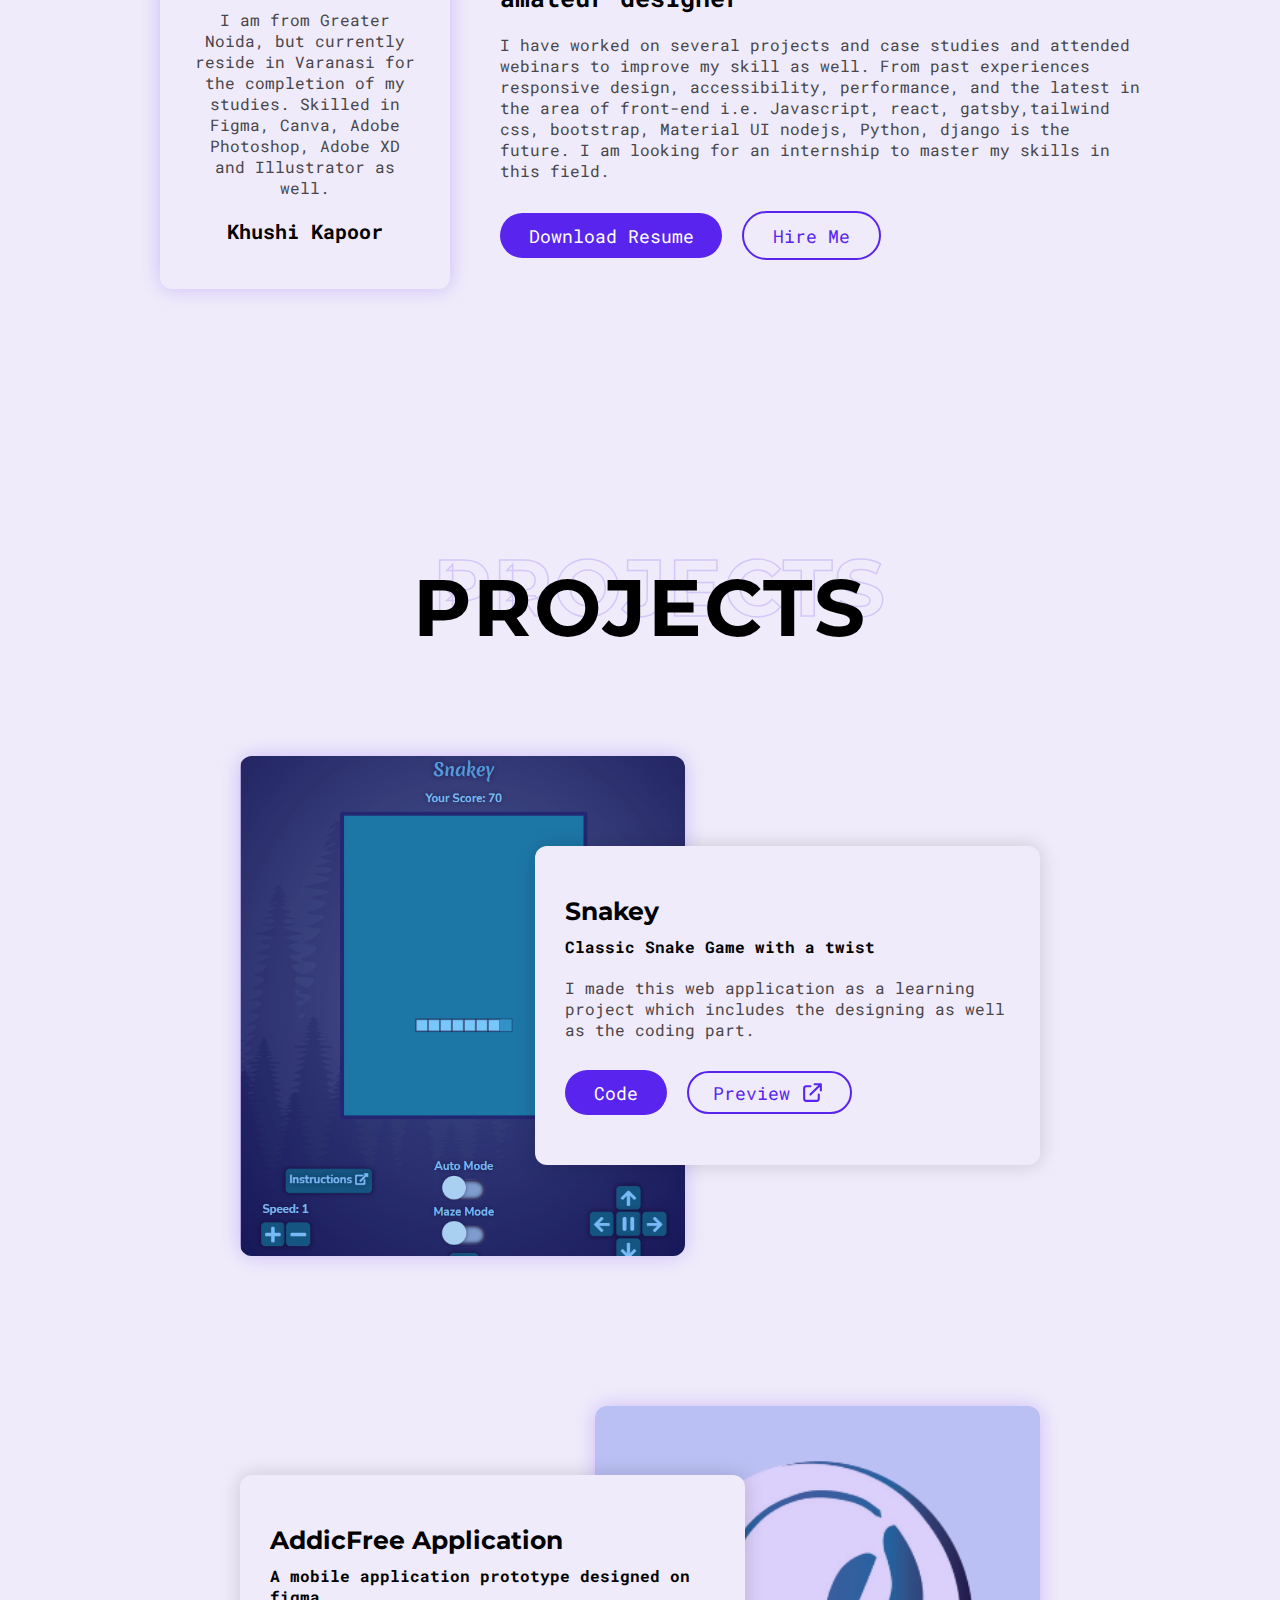
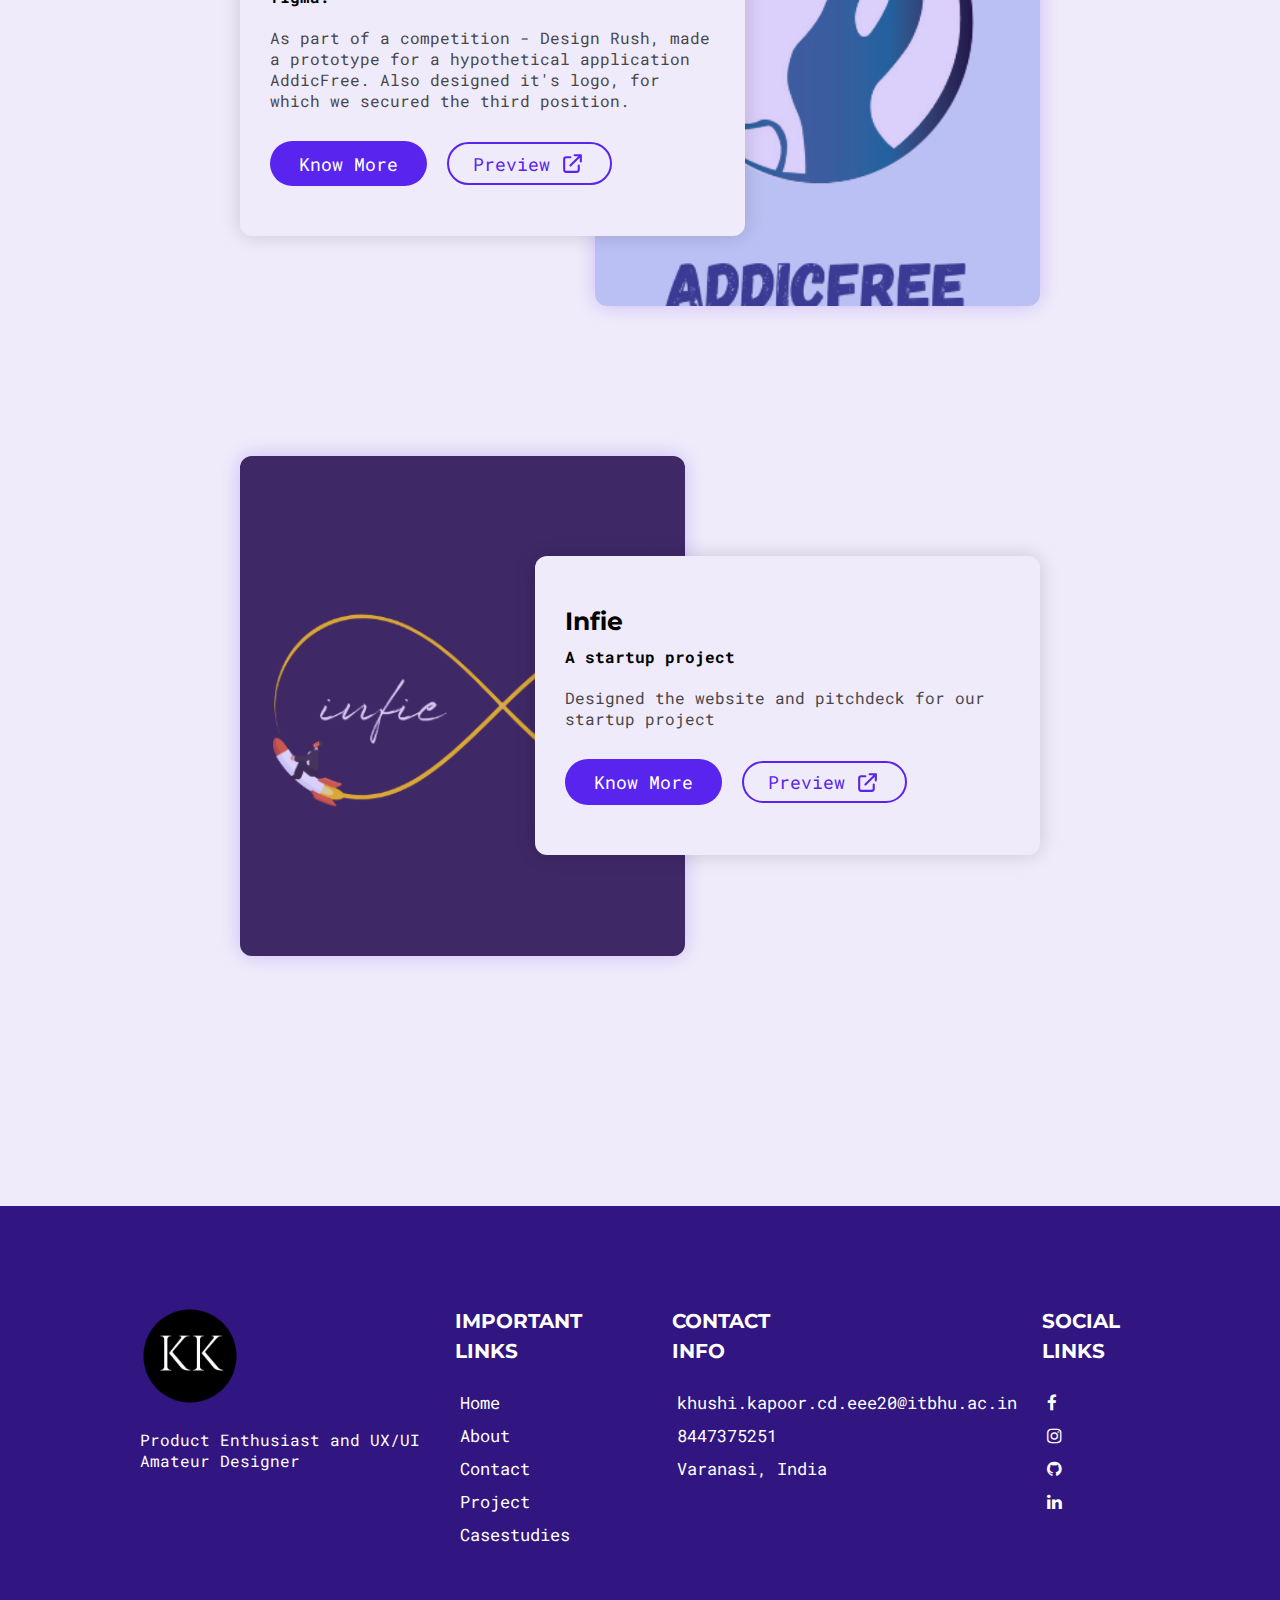
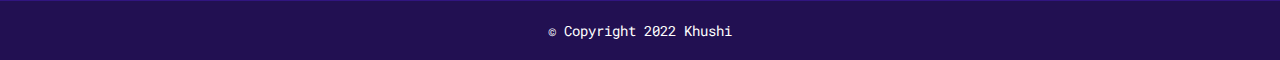
==== commit 98ba3064: "Update index.html" ====
--- a/index.html
+++ b/index.html
@@ -128,6 +128,8 @@
             solutions for the Zomato App. Came up with the
             Yay-Nay feature designed the deck and the wireframe. Secured 1st position in this case
             study competition organized by Doraemon Den. </p>
+            <br>
+            <a href="https://drive.google.com/file/d/1PpRLOAWkDoLlrKbNff5JOeMMwjnLbRQ6/view?usp=sharing" class="primary-btn outline">Know More</a>
         </div>
         <div class="item">
           <div class="img">
@@ -144,6 +146,8 @@
           <p class="testimonial-desc">Part of the Amex Makeathon competition, presented
             a fintech based idea. Responsible for the Pitch-Deck,
             business operations and designing the prototype.</p>
+            <br>
+            <a href="https://drive.google.com/file/d/1Pch_mwF1e9RzzSpzLxPqsvEz3jK-o1eR/view?usp=sharing" class="primary-btn outline">Know More</a>
         </div>
         <div class="item">
           <div class="img">
@@ -160,6 +164,8 @@
           <p class="testimonial-desc">An intricate study to inculcate new features and
             design the wireframe for the same.
           </p>
+          <br>
+          <a href="https://drive.google.com/file/d/1_ntsKKYTBShjYuGroAaJKevBpxOKfXiD/view?usp=sharing" class="primary-btn outline">Know More</a>
         </div>
       </div>
     </div>
@@ -325,4 +331,4 @@
   <script src="app.js"></script>
 </body>
 
-</html>+</html>
--- a/style.css
+++ b/style.css
@@ -914,14 +914,10 @@
 		justify-content: center;
 		align-items: center;
 	}
-	#contact .right {
+	#contact .left {
 		width: 100%;
 	}
-	#contact .right .form-wrapper {
-		padding: 3rem;
-		width: 100%;
-		max-width: 100%;
-	}
+	
 }
 
 /* Footer Section */
